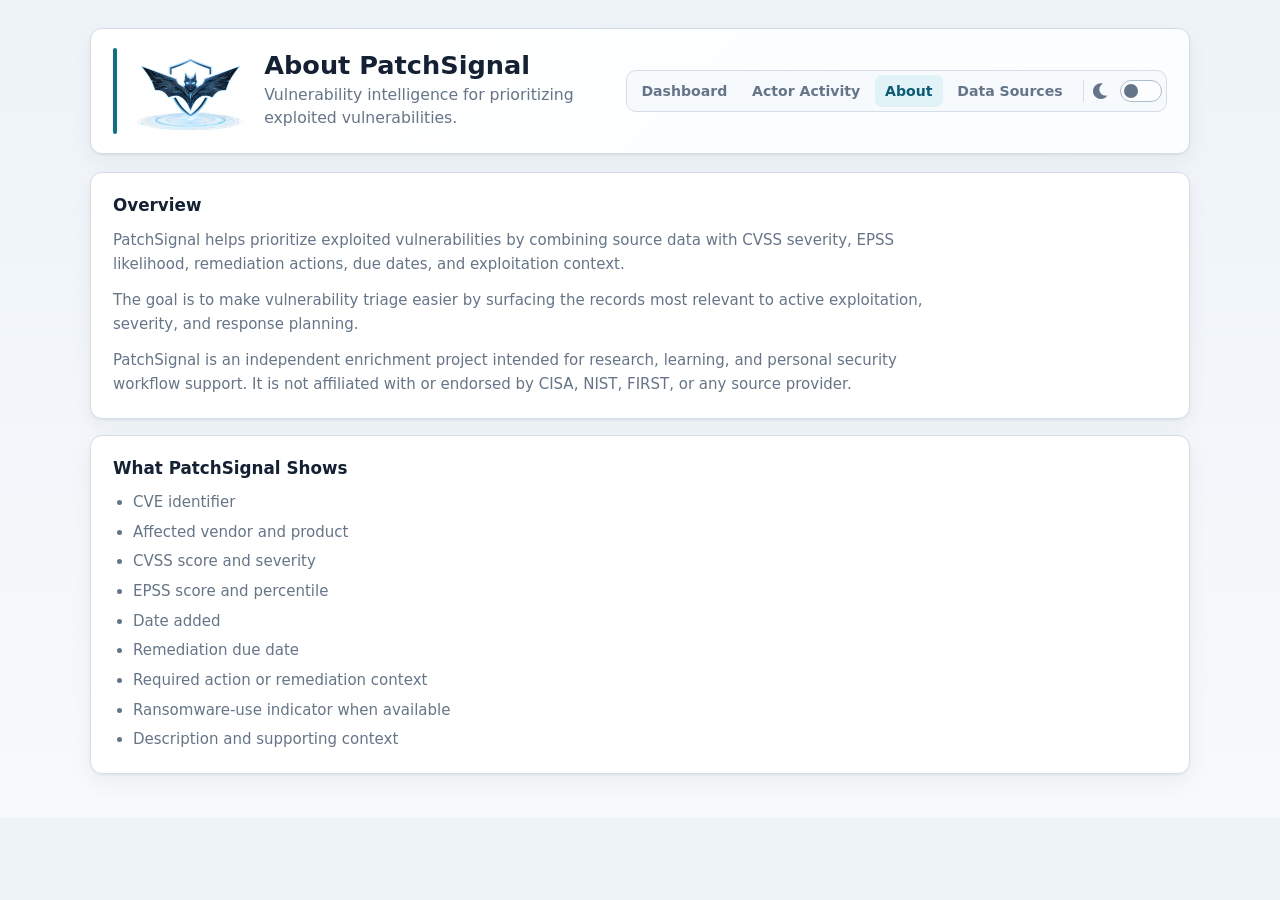
==== about.html @ f0cc3a27 "Fix responsive header navigation" ====
<!DOCTYPE html>
<html lang="en">
<head>
  <meta charset="UTF-8" />
  <meta name="viewport" content="width=device-width, initial-scale=1.0" />
  <title>About PatchSignal</title>
  <script>
    try {
      if (localStorage.getItem("patchsignal-theme") === "dark") {
        document.documentElement.classList.add("dark");
      }
    } catch (error) {}
  </script>
  <link rel="stylesheet" href="style.css?v=20260701-1" />
  <link rel="stylesheet" href="https://cdnjs.cloudflare.com/ajax/libs/font-awesome/6.0.0-beta3/css/all.min.css" />
</head>

<body>
  <main class="dashboard-shell content-shell">
    <header class="header">
      <div class="header-logo">
        <img src="/assets/images/patchsignal-icon.png" alt="PatchSignal logo" class="logo" />
      </div>
      <div class="header-copy">
        <h1>About PatchSignal</h1>
        <p class="subtitle">Vulnerability intelligence for prioritizing exploited vulnerabilities.</p>
      </div>
      <nav class="site-nav" aria-label="Primary navigation">
        <a href="index.html">Dashboard</a>
        <a href="actor-activity.html">Actor Activity</a>
        <a href="about.html" aria-current="page">About</a>
        <a href="sources.html">Data Sources</a>
        <label class="dark-mode-switch site-theme-switch" aria-label="Toggle dark mode">
          <i class="fas fa-moon"></i>
          <span class="switch">
            <input type="checkbox" class="theme-toggle" aria-label="Toggle dark mode">
            <span class="slider"></span>
          </span>
        </label>
      </nav>
    </header>

    <section class="content-card">
      <h2>Overview</h2>
      <p>
        PatchSignal helps prioritize exploited vulnerabilities by combining source data with CVSS severity, EPSS likelihood, remediation actions, due dates, and exploitation context.
      </p>
      <p>
        The goal is to make vulnerability triage easier by surfacing the records most relevant to active exploitation, severity, and response planning.
      </p>
      <p>
        PatchSignal is an independent enrichment project intended for research, learning, and personal security workflow support. It is not affiliated with or endorsed by CISA, NIST, FIRST, or any source provider.
      </p>
    </section>

    <section class="content-card">
      <h2>What PatchSignal Shows</h2>
      <ul>
        <li>CVE identifier</li>
        <li>Affected vendor and product</li>
        <li>CVSS score and severity</li>
        <li>EPSS score and percentile</li>
        <li>Date added</li>
        <li>Remediation due date</li>
        <li>Required action or remediation context</li>
        <li>Ransomware-use indicator when available</li>
        <li>Description and supporting context</li>
      </ul>
    </section>
  </main>
  <script src="script.js?v=20260630-2"></script>
</body>
</html>
---- style.css ----
/* ────────────────────────────────────────────────────────
Theme Variables
────────────────────────────────────────────────────────── */
:root {
  color-scheme: light;

  --bg: #eef3f8;
  --bg-strong: #dfe8f1;
  --surface: #ffffff;
  --surface-subtle: #f7fafc;
  --surface-elevated: #ffffff;
  --surface-panel: #fbfdff;
  --text: #142033;
  --muted-text: #657589;
  --border: #d4dde8;
  --border-strong: #aebdcb;
  --accent: #0d6f8f;
  --accent-hover: #095b76;
  --accent-soft: #e2f3f7;
  --accent-border: #8cc6d1;
  --hover: #eef7fa;
  --danger: #b42318;
  --danger-soft: #fff1ef;
  --danger-border: #eeb8b1;
  --severity-critical: #9f1d16;
  --severity-high: #b54708;
  --severity-medium: #8a5a00;
  --severity-low: #1f6f61;
  --shadow: 0 18px 42px rgba(18, 35, 54, 0.12);
  --shadow-subtle: 0 1px 2px rgba(18, 35, 54, 0.08), 0 8px 22px rgba(18, 35, 54, 0.05);

  --table-bg: var(--surface);
  --table-border: var(--border);
  --table-header-bg: #e7eef5;
  --table-row-hover: var(--hover);
  --input-bg: #fbfdff;
  --focus-ring: 0 0 0 3px rgba(13, 111, 143, 0.18);
  --skeleton-base: #dbe5ef;
  --skeleton-highlight: #f4f8fb;
}

html.dark,
body.dark {
  color-scheme: dark;

  --bg: #08111c;
  --bg-strong: #0d1b2a;
  --surface: #111c28;
  --surface-subtle: #162434;
  --surface-elevated: #182838;
  --surface-panel: #101a25;
  --text: #e6edf5;
  --muted-text: #a3b1c1;
  --border: #26394b;
  --border-strong: #3b5368;
  --accent: #38b7c7;
  --accent-hover: #66d0dc;
  --accent-soft: #123642;
  --accent-border: #2b7180;
  --hover: #172b3b;
  --danger: #ff8f83;
  --danger-soft: #3b2022;
  --danger-border: #7e4244;
  --severity-critical: #ff7d72;
  --severity-high: #f2a65a;
  --severity-medium: #d8b65a;
  --severity-low: #72c7b2;
  --shadow: 0 22px 52px rgba(0, 0, 0, 0.42);
  --shadow-subtle: 0 1px 1px rgba(255, 255, 255, 0.02), 0 12px 28px rgba(0, 0, 0, 0.24);

  --table-bg: var(--surface);
  --table-border: var(--border);
  --table-header-bg: #172838;
  --table-row-hover: var(--hover);
  --input-bg: #0d1722;
  --focus-ring: 0 0 0 3px rgba(56, 183, 199, 0.2);
  --skeleton-base: #203447;
  --skeleton-highlight: #2d465c;
}

/* ────────────────────────────────────────────────────────
Base Layout and Typography
────────────────────────────────────────────────────────── */
* {
  box-sizing: border-box;
}

body {
  min-width: 320px;
  margin: 0;
  padding: 0;
  background:
    linear-gradient(180deg, var(--bg) 0%, var(--surface-subtle) 100%);
  background-color: var(--bg);
  color: var(--text);
  font-family: Inter, ui-sans-serif, system-ui, -apple-system, BlinkMacSystemFont, "Segoe UI", sans-serif;
  font-size: 15px;
  line-height: 1.5;
}

.dashboard-shell {
  width: min(1500px, calc(100% - 56px));
  margin: 0 auto;
  padding: 28px 0;
}

h1 {
  margin: 0;
  color: var(--text);
  font-size: clamp(1.35rem, 2vw, 2rem);
  font-weight: 700;
  letter-spacing: 0;
  line-height: 1.15;
}

a {
  color: var(--accent);
  font-weight: 600;
  text-decoration: none;
  text-underline-offset: 2px;
}

a:hover {
  color: var(--accent-hover);
  text-decoration: underline;
}

code {
  padding: 0.1rem 0.3rem;
  border: 1px solid var(--border);
  border-radius: 4px;
  background: var(--surface-subtle);
  color: var(--text);
  font-size: 0.9em;
}

/* ────────────────────────────────────────────────────────
Header and Layout Blocks
────────────────────────────────────────────────────────── */
.logo {
  display: block;
  width: 100%;
  height: 100%;
  object-fit: contain;
}

.header {
  display: flex;
  flex-wrap: wrap;
  align-items: center;
  gap: 14px 16px;
  width: 100%;
  max-width: 100%;
  margin: 0 0 18px;
  padding: 18px 22px;
  border: 1px solid var(--border);
  border-radius: 12px;
  background:
    linear-gradient(135deg, var(--surface-elevated), var(--surface-panel));
  box-shadow: var(--shadow-subtle);
}

.header::before {
  flex: 0 0 4px;
  width: 4px;
  height: 86px;
  border-radius: 999px;
  background: var(--accent);
  content: "";
}

.header-logo {
  display: flex;
  flex: 0 0 clamp(108px, 9vw, 142px);
  align-items: center;
  justify-content: center;
  width: clamp(108px, 9vw, 142px);
  height: 88px;
  max-height: 96px;
}

.header-copy {
  flex: 1 1 320px;
  min-width: 0;
  max-width: 100%;
  align-self: center;
}

.header-copy h1 {
  margin: 0;
  line-height: 1.05;
}

.subtitle {
  max-width: 780px;
  margin: 5px 0 0;
  color: var(--muted-text);
  font-size: 0.98rem;
  line-height: 1.45;
}

.site-nav {
  display: flex;
  flex: 0 1 auto;
  flex-wrap: wrap;
  align-items: center;
  justify-content: flex-end;
  gap: 4px;
  max-width: 100%;
  margin-left: auto;
  padding: 4px;
  border: 1px solid var(--border);
  border-radius: 10px;
  background: var(--surface-subtle);
}

.site-nav a {
  flex: 0 0 auto;
  padding: 0.45rem 0.65rem;
  border-radius: 7px;
  color: var(--muted-text);
  font-size: 0.88rem;
  font-weight: 700;
  line-height: 1.2;
  white-space: nowrap;
}

.site-nav a:hover {
  background: var(--accent-soft);
  color: var(--accent-hover);
  text-decoration: none;
}

.site-nav a[aria-current="page"] {
  background: var(--accent-soft);
  color: var(--accent-hover);
}

.site-nav .site-theme-switch {
  flex: 0 0 auto;
  margin-left: 6px;
  padding-left: 8px;
  border-left: 1px solid var(--border);
  cursor: pointer;
}

.content-shell {
  max-width: 1100px;
}

.content-card {
  margin-bottom: 16px;
  padding: 22px;
  border: 1px solid var(--border);
  border-radius: 12px;
  background:
    linear-gradient(180deg, var(--surface-elevated), var(--surface));
  box-shadow: var(--shadow-subtle);
}

.content-card h2 {
  margin: 0 0 12px;
  color: var(--text);
  font-size: 1.05rem;
  line-height: 1.25;
}

.content-card p {
  max-width: 820px;
  margin: 0;
  color: var(--muted-text);
  line-height: 1.6;
}

.content-card p + p {
  margin-top: 0.75rem;
}

.content-card ul,
.content-card ol {
  margin: 0;
  padding-left: 1.25rem;
  color: var(--muted-text);
}

.content-card li {
  margin-bottom: 0.45rem;
}

.content-card li:last-child {
  margin-bottom: 0;
}

.source-list li {
  margin-bottom: 1rem;
}

.source-list strong {
  color: var(--text);
}

.source-list p {
  margin-top: 0.25rem;
}

.confidence-legend {
  display: grid;
  grid-template-columns: repeat(2, minmax(0, 1fr));
  gap: 8px;
}

.confidence-item {
  display: grid;
  grid-template-columns: 92px minmax(0, 1fr);
  align-items: start;
  gap: 10px;
  min-height: 0;
  padding: 10px 12px;
  border: 1px solid var(--border);
  border-radius: 8px;
  background: var(--surface-panel);
}

.confidence-item p {
  max-width: none;
  margin: 0;
  font-size: 0.86rem;
  line-height: 1.4;
}

.confidence-item.is-muted {
  opacity: 0.88;
}

.confidence-legend .detail-tag {
  align-self: start;
  justify-content: center;
  min-height: 0;
  width: 100%;
  padding: 0.14rem 0.38rem;
  border-radius: 5px;
  font-size: 0.72rem;
  line-height: 1.35;
  text-align: center;
}

.confidence-legend .confidence-suspected {
  color: var(--text);
  opacity: 1;
}

.summary-grid {
  display: grid;
  grid-template-columns: repeat(6, minmax(0, 1fr));
  gap: 10px;
  margin-bottom: 16px;
}

.summary-card {
  position: relative;
  min-height: 104px;
  padding: 16px;
  overflow: hidden;
  border: 1px solid var(--border);
  border-radius: 12px;
  background:
    linear-gradient(180deg, var(--surface-elevated), var(--surface));
  box-shadow: var(--shadow-subtle);
}

.summary-card::before {
  position: absolute;
  top: 0;
  left: 0;
  width: 100%;
  height: 3px;
  background: var(--accent);
  content: "";
}

.summary-card.critical::before {
  background: var(--severity-critical);
}

.summary-card.high::before {
  background: var(--severity-high);
}

.summary-card.network::before,
.summary-card.recent::before {
  background: var(--accent);
}

.summary-card.ransomware::before {
  background: var(--danger);
}

.summary-card span {
  display: block;
  min-height: 32px;
  color: var(--muted-text);
  font-size: 0.8rem;
  font-weight: 750;
  letter-spacing: 0.04em;
  line-height: 1.35;
  text-transform: uppercase;
}

.summary-card strong {
  display: block;
  margin-top: 10px;
  color: var(--text);
  font-size: clamp(1.65rem, 3vw, 2.35rem);
  font-weight: 780;
  letter-spacing: 0;
  line-height: 1;
}

.metric-value.is-loading {
  width: min(92px, 80%);
}

.loading-skeleton {
  display: block;
  overflow: hidden;
  border-radius: 999px;
  background:
    linear-gradient(90deg, var(--skeleton-base) 0%, var(--skeleton-highlight) 48%, var(--skeleton-base) 100%);
  background-size: 220% 100%;
  animation: skeleton-pulse 1.8s ease-in-out infinite;
}

.metric-skeleton {
  width: 100%;
  height: 32px;
}

.record-skeleton {
  width: 54px;
  height: 10px;
}

.metric-value.is-error {
  color: var(--danger);
  font-size: 1.15rem;
}

@keyframes skeleton-pulse {
  0% {
    background-position: 120% 0;
  }

  100% {
    background-position: -120% 0;
  }
}

.toolbar-panel,
.data-grid-panel {
  margin-bottom: 18px;
  border: 1px solid var(--border);
  border-radius: 14px;
  background:
    linear-gradient(180deg, var(--surface-elevated), var(--surface));
  box-shadow: var(--shadow-subtle);
}

.toolbar-panel {
  padding: 14px;
}

.section-heading {
  display: flex;
  align-items: flex-end;
  justify-content: space-between;
  gap: 16px;
  margin-bottom: 14px;
}

.section-heading h2 {
  margin: 0;
  color: var(--text);
  font-size: 1rem;
  font-weight: 750;
  line-height: 1.25;
}

.grid-heading {
  margin-bottom: 0;
  padding: 16px 18px;
}

.record-count {
  display: inline-flex;
  align-items: center;
  gap: 8px;
  flex: 0 0 auto;
  padding: 0.3rem 0.55rem;
  border: 1px solid var(--border);
  border-radius: 999px;
  background: var(--surface-subtle);
  color: var(--muted-text);
  font-size: 0.78rem;
  font-weight: 750;
}

.record-count.is-loading {
  min-width: 148px;
}

.record-count.is-error {
  border-color: var(--danger-border);
  background: var(--danger-soft);
  color: var(--danger);
}

.controls {
  display: flex;
  flex-wrap: wrap;
  gap: 12px;
  justify-content: flex-start;
  align-items: center;
  width: 100%;
  margin: 0;
  padding: 0;
  border: 0;
  border-radius: 0;
  background: transparent;
  box-shadow: none;
}

.description {
  width: 100%;
  margin: 0 0 16px;
  padding: 18px 20px;
  border: 1px solid var(--border);
  border-radius: 12px;
  background:
    linear-gradient(180deg, var(--surface-elevated), var(--surface));
  box-shadow: var(--shadow-subtle);
  font-family: inherit;
}

.description p {
  max-width: 1100px;
  margin: 0;
  color: var(--muted-text);
  font-size: 0.95rem;
  line-height: 1.55;
}

.description p + p {
  margin-top: 0.6rem;
}

.description p:first-child {
  color: var(--text);
  font-weight: 650;
}

/* ────────────────────────────────────────────────────────
Form Elements & Buttons
────────────────────────────────────────────────────────── */
input,
select,
button {
  min-height: 40px;
  padding: 0.55rem 0.75rem;
  border: 1px solid var(--border-strong);
  border-radius: 8px;
  background-color: var(--input-bg);
  color: var(--text);
  font: inherit;
  font-size: 0.93rem;
}

input,
select {
  box-shadow: inset 0 1px 1px rgba(11, 22, 36, 0.05);
}

input {
  flex: 1 1 280px;
  min-width: 220px;
}

select {
  flex: 0 1 170px;
  cursor: pointer;
}

#dateFilter,
#attackVectorFilter {
  margin-left: 0 !important;
}

.column-menu {
  position: relative;
  flex: 0 0 auto;
}

.column-summary {
  display: inline-flex;
  align-items: center;
  justify-content: center;
  gap: 8px;
  min-width: 94px;
  min-height: 40px;
  padding: 0.55rem 0.75rem;
  border: 1px solid var(--border-strong);
  border-radius: 8px;
  background:
    linear-gradient(180deg, var(--surface-elevated), var(--surface));
  color: var(--text);
  font: inherit;
  font-size: 0.93rem;
  font-weight: 650;
  cursor: pointer;
  list-style: none;
}

.column-summary::marker {
  content: "";
}

.column-summary::-webkit-details-marker {
  display: none;
}

.column-summary::after {
  width: 6px;
  height: 6px;
  margin-top: -2px;
  border-style: solid;
  border-width: 0 1.5px 1.5px 0;
  content: "";
  transform: rotate(45deg);
}

.column-menu[open] .column-summary::after {
  margin-top: 3px;
  transform: rotate(225deg);
}

.column-options {
  position: absolute;
  top: calc(100% + 8px);
  right: 0;
  z-index: 60;
  display: grid;
  gap: 8px;
  min-width: 210px;
  padding: 12px;
  border: 1px solid var(--border-strong);
  border-radius: 10px;
  background:
    linear-gradient(180deg, var(--surface-elevated), var(--surface));
  box-shadow: var(--shadow);
}

.column-options label {
  display: flex;
  align-items: center;
  gap: 8px;
  color: var(--text);
  font-size: 0.88rem;
  white-space: nowrap;
}

.column-options input {
  flex: 0 0 auto;
  min-width: 0;
  min-height: 0;
  width: 14px;
  height: 14px;
  padding: 0;
}

#showAllColumns {
  min-height: 34px;
  margin-top: 4px;
  padding: 0.4rem 0.6rem;
  font-size: 0.85rem;
}

button {
  border-color: var(--accent-border);
  background:
    linear-gradient(180deg, var(--accent-hover), var(--accent));
  color: #ffffff;
  font-weight: 650;
  cursor: pointer;
  box-shadow: var(--shadow-subtle);
}

input:focus,
select:focus,
button:focus-visible,
.switch input:focus-visible + .slider {
  outline: none;
  border-color: var(--accent);
  box-shadow: var(--focus-ring);
}

button:hover:not(:disabled) {
  border-color: var(--accent-hover);
  background:
    linear-gradient(180deg, var(--accent-hover), var(--accent-hover));
}

button:disabled {
  cursor: not-allowed;
  opacity: 0.52;
}

::placeholder {
  color: var(--muted-text);
  opacity: 0.82;
}

/* ────────────────────────────────────────────────────────
Table Styling
────────────────────────────────────────────────────────── */
table {
  width: 100%;
  border-collapse: separate;
  border-spacing: 0;
  background-color: var(--table-bg);
  table-layout: auto;
}

.table-container {
  width: 100%;
  margin: 0;
  overflow-x: auto;
  border: 0;
  border-top: 1px solid var(--border);
  border-radius: 0;
  background: var(--table-bg);
  box-shadow: none;
}

th,
td {
  border: 0;
  border-bottom: 1px solid var(--table-border);
  padding: 0.7rem 0.75rem;
  text-align: left;
  word-wrap: break-word;
  overflow-wrap: break-word;
  white-space: normal;
  vertical-align: top;
}

tbody tr:last-child td {
  border-bottom: 0;
}

#kevTable th:nth-child(1),
#kevTable td:nth-child(1) {
  min-width: 70px;
  max-width: 100px;
  white-space: normal;
  word-break: break-word;
}

#kevTable th:nth-child(9),
#kevTable td:nth-child(9) {
  min-width: 160px;
  max-width: 230px;
  word-break: break-word;
}

#kevTable th:nth-child(10),
#kevTable td:nth-child(10) {
  min-width: 72px;
  width: 72px;
}

th {
  position: sticky;
  top: 0;
  z-index: 1;
  cursor: pointer;
  background:
    linear-gradient(180deg, var(--table-header-bg), var(--surface-subtle));
  color: var(--text);
  font-size: 0.78rem;
  font-weight: 750;
  letter-spacing: 0.03em;
  text-transform: uppercase;
  white-space: nowrap;
}

th:hover {
  color: var(--accent-hover);
}

#kevTable th:nth-child(10) {
  cursor: default;
}

tbody td {
  color: var(--text);
  font-size: 0.9rem;
}

tbody tr {
  background: var(--table-bg);
}

tbody tr:hover {
  background: var(--table-row-hover);
}

tbody tr:nth-child(even) {
  background: var(--surface-panel);
}

tbody tr:nth-child(even):hover {
  background: var(--table-row-hover);
}

.overdue {
  color: var(--danger);
  font-weight: 750;
}

.required-action {
  max-height: 3.5em; /* About 2 lines */
  overflow: hidden;
  position: relative;
  transition: max-height 0.3s ease;
}

.required-action.expanded {
  max-height: none;
}

.details-control-cell {
  text-align: right;
  white-space: nowrap;
}

.details-toggle,
.detail-action {
  border-radius: 6px;
  padding: 0.38rem 0.55rem;
  font-size: 0.78rem;
  line-height: 1;
}

.details-toggle[aria-expanded="true"] {
  background: var(--accent);
  color: var(--button-text);
  border-color: var(--accent);
}

.detail-row td {
  padding: 0;
  border-bottom: 1px solid var(--table-border);
  background: var(--surface-panel);
}

.detail-row:hover td,
tbody tr.detail-row:nth-child(even):hover {
  background: var(--surface-panel);
}

.detail-panel {
  display: grid;
  gap: 0.65rem;
  padding: 0.9rem 1rem 1rem;
  border-left: 3px solid var(--accent);
}

.detail-header {
  color: var(--text);
  font-weight: 750;
  line-height: 1.3;
}

.detail-label {
  color: var(--muted-text);
  font-size: 0.76rem;
  font-weight: 750;
  letter-spacing: 0.02em;
  text-transform: uppercase;
}

.detail-tags,
.detail-actions {
  display: flex;
  flex-wrap: wrap;
  gap: 0.45rem;
}

.detail-tag {
  display: inline-flex;
  align-items: center;
  min-height: 1.55rem;
  border: 1px solid var(--border);
  border-radius: 999px;
  padding: 0.22rem 0.55rem;
  background: var(--surface);
  color: var(--text);
  font-size: 0.78rem;
  font-weight: 700;
}

.confidence-confirmed {
  border-color: var(--accent-border);
  background: var(--accent-soft);
  color: var(--accent-hover);
}

.confidence-reported {
  border-color: var(--border-strong);
  background: var(--surface-subtle);
}

.confidence-suspected {
  border-style: dashed;
  opacity: 0.75;
}

.confidence-unattributed {
  color: var(--muted-text);
}

#actorActivityTable th:nth-child(1),
#actorActivityTable td:nth-child(1) {
  min-width: 135px;
}

#actorActivityTable th:nth-child(6),
#actorActivityTable td:nth-child(6) {
  min-width: 260px;
}

.empty-table-message {
  padding: 1rem;
  color: var(--muted-text);
  text-align: center;
}

tbody tr.is-deemphasized td {
  color: var(--muted-text);
}

.detail-link {
  display: inline-flex;
  align-items: center;
  justify-content: center;
  text-decoration: none;
}

.why-cell {
  min-width: 160px;
}

.table-triage-tags {
  gap: 0.3rem;
}

.table-triage-tag {
  min-height: 1.35rem;
  padding: 0.16rem 0.42rem;
  font-size: 0.72rem;
}

.detail-description {
  color: var(--text);
  line-height: 1.45;
}

.detail-vector {
  color: var(--muted-text);
  font-family: ui-monospace, SFMono-Regular, Menlo, Monaco, Consolas, "Liberation Mono", monospace;
  font-size: 0.82rem;
  line-height: 1.45;
  word-break: break-word;
}

/* ────────────────────────────────────────────────────────
Vendor and Product Display
────────────────────────────────────────────────────────── */
.vendor-name {
  color: var(--text);
  font-size: 0.9rem;
  font-weight: 700;
  line-height: 1.25;
}

.product-name {
  margin-top: 2px;
  color: var(--muted-text);
  font-size: 0.84rem;
  line-height: 1.3;
}

/* ────────────────────────────────────────────────────────
Dark Mode Toggle
────────────────────────────────────────────────────────── */
.dark-mode-switch {
  display: flex;
  align-items: center;
  justify-content: flex-end;
  gap: 10px;
  margin-left: auto;
  padding-left: 4px;
}

.dark-mode-switch i {
  color: var(--muted-text);
  font-size: 18px;
}

html.dark .dark-mode-switch i,
body.dark .dark-mode-switch i {
  color: var(--accent);
}

.switch {
  position: relative;
  display: inline-block;
  flex: 0 0 auto;
  width: 42px;
  height: 22px;
}

.switch input {
  position: absolute;
  min-width: 0;
  width: 0;
  height: 0;
  padding: 0;
  border: 0;
  flex: none;
  opacity: 0;
}

.slider {
  position: absolute;
  inset: 0;
  border: 1px solid var(--border-strong);
  border-radius: 999px;
  background-color: var(--input-bg);
  cursor: pointer;
}

.slider:before {
  position: absolute;
  bottom: 3px;
  left: 3px;
  width: 14px;
  height: 14px;
  border-radius: 50%;
  background-color: var(--muted-text);
  content: "";
}

input:checked + .slider {
  border-color: var(--accent-border);
  background-color: var(--accent-soft);
}

input:checked + .slider:before {
  background-color: var(--accent);
  transform: translateX(20px);
}

/* ────────────────────────────────────────────────────────
Legend Box & Toggle Button
────────────────────────────────────────────────────────── */
.key-toggle {
  width: 100%;
  margin: 0 0 16px;
}

#toggleLegend {
  border: 1px solid var(--border-strong);
  background:
    linear-gradient(180deg, var(--surface-elevated), var(--surface));
  color: var(--text);
  padding: 0.6rem 0.85rem;
  font-size: 0.92rem;
  border-radius: 8px;
  cursor: pointer;
}

#toggleLegend:hover {
  border-color: var(--accent);
  background-color: var(--accent-soft);
  color: var(--accent-hover);
}

.key {
  margin-top: 10px;
  padding: 16px 20px;
  border: 1px solid var(--border);
  border-left: 4px solid var(--accent);
  border-radius: 10px;
  background:
    linear-gradient(180deg, var(--surface-elevated), var(--surface));
  color: var(--text);
  box-shadow: var(--shadow-subtle);
  font-size: 0.9rem;
}

.key.hidden {
  display: none;
}

.key ul {
  margin: 0;
  padding-left: 1.2rem;
}

.key li {
  margin-bottom: 6px;
  color: var(--muted-text);
}

.key li:last-child {
  margin-bottom: 0;
}

.key strong {
  color: var(--text);
}

.tooltip-icon {
  margin-left: 4px;
  color: var(--muted-text);
  font-size: 0.85rem;
  cursor: help;
}

/* ────────────────────────────────────────────────────────
Pill Labels & Sorting Arrows
────────────────────────────────────────────────────────── */
.kev-pill {
  display: inline-block;
  margin-left: 6px;
  padding: 2px 7px;
  border: 1px solid var(--danger-border);
  border-radius: 999px;
  background-color: var(--danger-soft);
  color: var(--danger);
  font-size: 0.68rem;
  font-weight: 800;
  line-height: 1.35;
  vertical-align: middle;
}

.sort-indicator {
  margin-left: 4px;
  color: var(--accent);
  font-size: 0.8em;
}

/* ────────────────────────────────────────────────────────
Pagination and Footer
────────────────────────────────────────────────────────── */
.pagination-controls {
  display: flex;
  align-items: center;
  justify-content: center;
  gap: 10px;
  width: 100%;
  margin: 0;
  padding: 12px;
  border: 0;
  border-top: 1px solid var(--border);
  border-radius: 0 0 14px 14px;
  background: var(--surface-panel);
  box-shadow: none;
}

#pageIndicator {
  min-width: 120px;
  color: var(--muted-text);
  font-size: 0.9rem;
  font-weight: 650;
  text-align: center;
}

#last-updated {
  display: block;
  margin: 5px 0 0;
  color: var(--muted-text);
  font-size: 0.86rem;
  text-align: left;
}

@media (max-width: 760px) {
  .dashboard-shell {
    width: min(100% - 32px, 1500px);
    padding: 16px 0;
  }

  .header {
    align-items: center;
    gap: 12px;
    padding: 14px;
  }

  .header::before {
    height: 78px;
  }

  .header-logo {
    flex-basis: min(104px, 24vw);
    width: min(104px, 24vw);
    height: 72px;
  }

  .site-nav {
    flex: 1 1 100%;
    justify-content: flex-start;
    width: 100%;
  }

  .content-card {
    padding: 18px;
  }

  .confidence-item {
    grid-template-columns: 1fr;
    gap: 6px;
  }

  .confidence-legend {
    grid-template-columns: 1fr;
  }

  .summary-grid {
    grid-template-columns: repeat(2, minmax(0, 1fr));
  }

  .summary-card {
    min-height: 98px;
    padding: 14px;
  }

  .section-heading {
    align-items: flex-start;
    flex-direction: column;
    gap: 8px;
  }

  .logo {
    width: 100%;
    height: 100%;
  }

  .controls {
    align-items: stretch;
  }

  input,
  select,
  .controls button,
  .column-menu {
    flex: 1 1 100%;
    width: 100%;
  }

  .column-options {
    left: 0;
    right: auto;
    width: 100%;
  }

  .dark-mode-switch {
    justify-content: flex-start;
    width: 100%;
    margin-left: 0;
  }

  .site-nav .site-theme-switch {
    flex: 0 0 auto;
    width: auto;
    margin-left: 4px;
  }

  th,
  td {
    padding: 0.65rem;
  }

  #last-updated {
    text-align: left;
  }
}

@media (max-width: 1120px) {
  .site-nav {
    flex: 1 1 100%;
    justify-content: flex-start;
    margin-left: 0;
  }
}

@media (min-width: 761px) and (max-width: 1180px) {
  .summary-grid {
    grid-template-columns: repeat(3, minmax(0, 1fr));
  }
}

@media (prefers-reduced-motion: reduce) {
  .loading-skeleton {
    animation: none;
    background: var(--skeleton-base);
  }
}
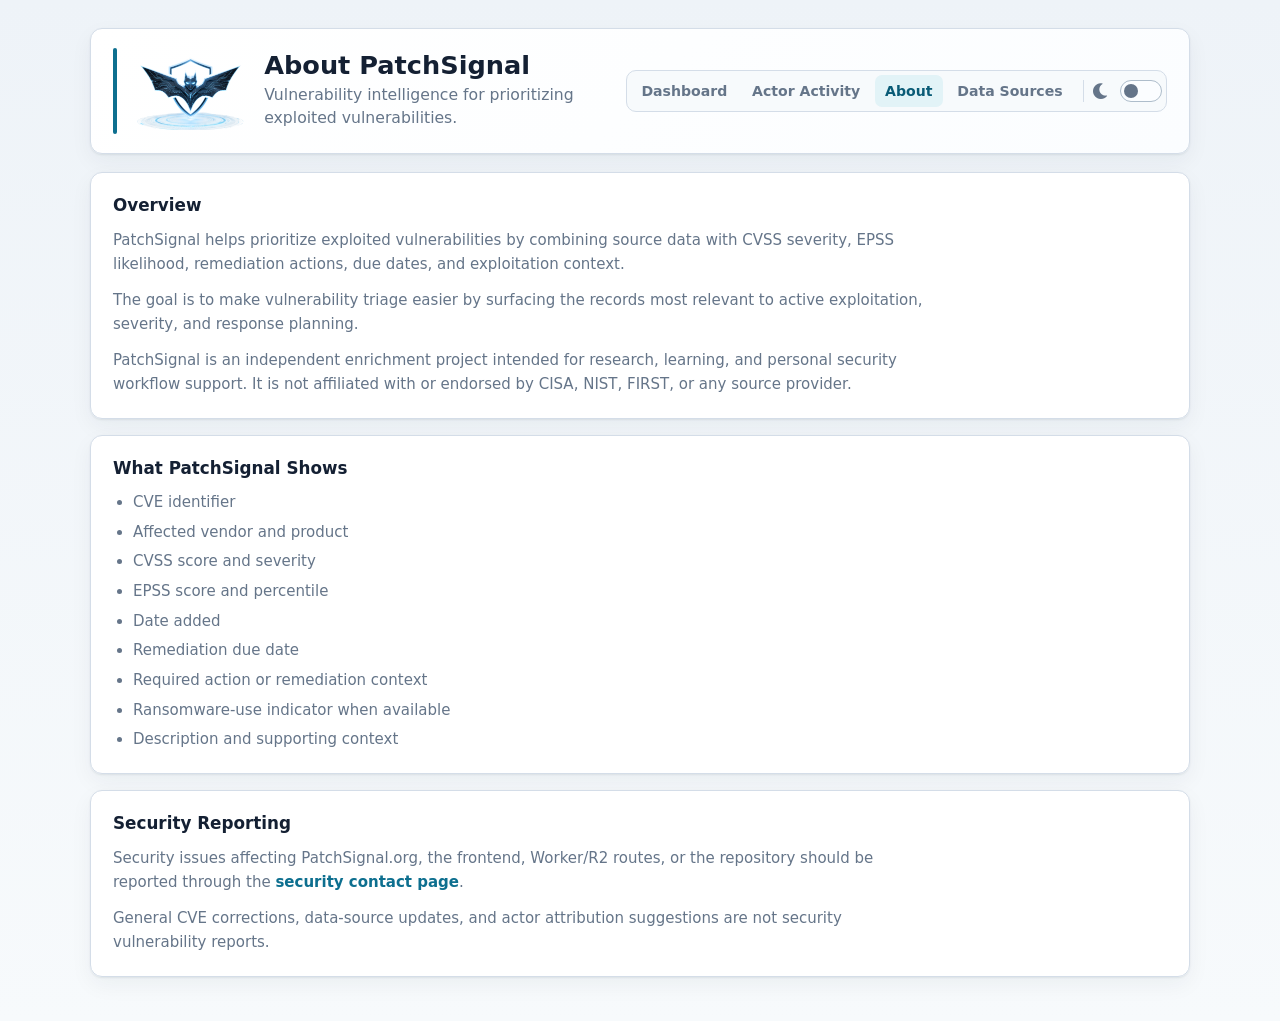
==== commit 88ba2334: "Link security reporting from About page" ====
--- a/about.html
+++ b/about.html
@@ -67,7 +67,17 @@
         <li>Description and supporting context</li>
       </ul>
     </section>
+
+    <section class="content-card">
+      <h2>Security Reporting</h2>
+      <p>
+        Security issues affecting PatchSignal.org, the frontend, Worker/R2 routes, or the repository should be reported through the <a href="security-contact.html">security contact page</a>.
+      </p>
+      <p>
+        General CVE corrections, data-source updates, and actor attribution suggestions are not security vulnerability reports.
+      </p>
+    </section>
   </main>
-  <script src="script.js?v=20260630-2"></script>
+  <script src="script.js?v=20260701-1"></script>
 </body>
 </html>
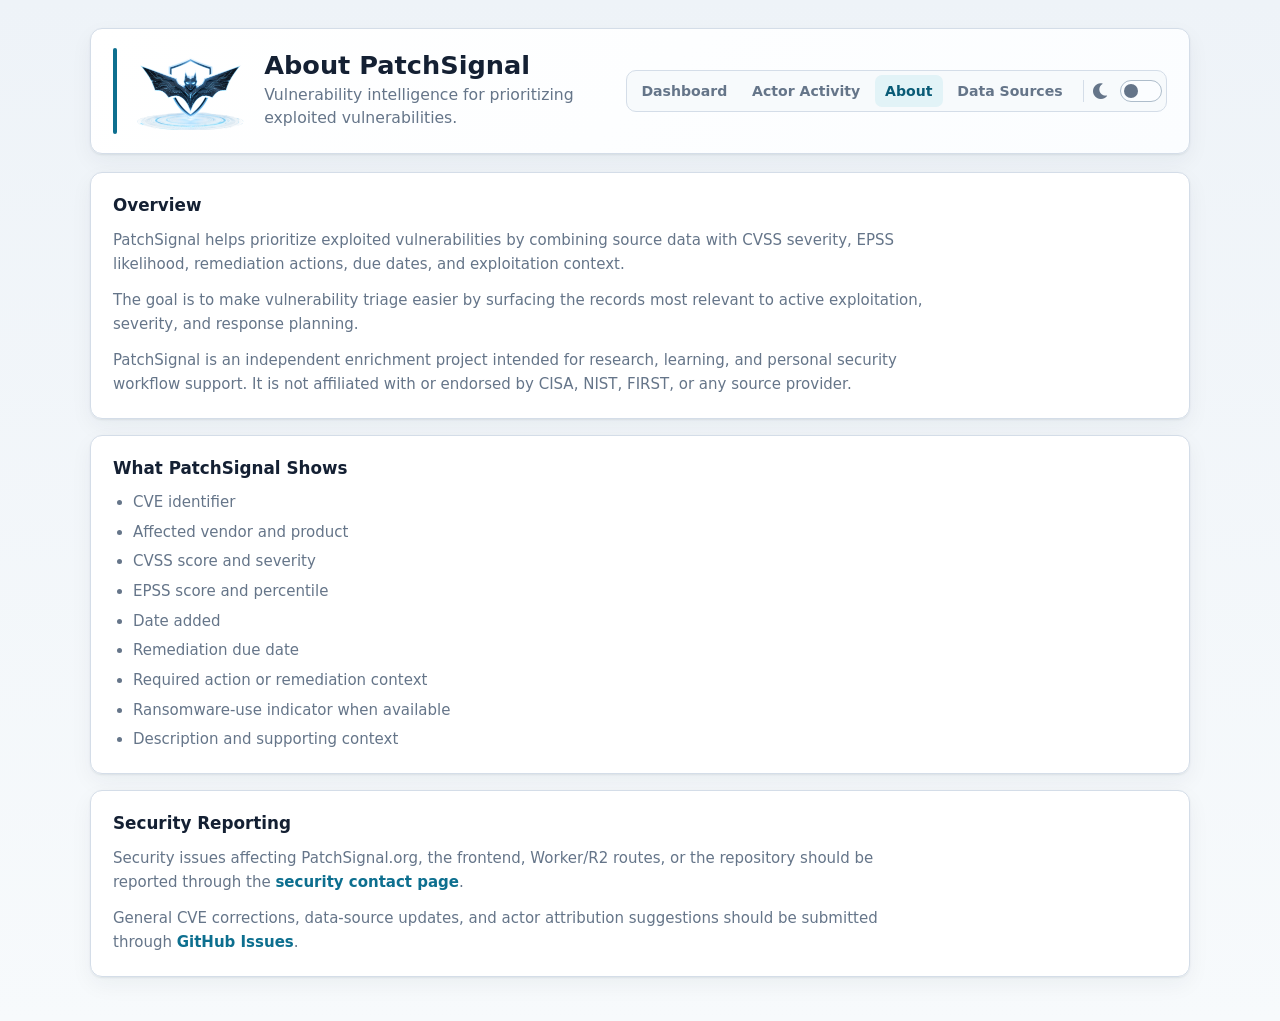
==== commit 3b8cfb3e: "Add general report issue templates" ====
--- a/about.html
+++ b/about.html
@@ -74,10 +74,10 @@
         Security issues affecting PatchSignal.org, the frontend, Worker/R2 routes, or the repository should be reported through the <a href="security-contact.html">security contact page</a>.
       </p>
       <p>
-        General CVE corrections, data-source updates, and actor attribution suggestions are not security vulnerability reports.
+        General CVE corrections, data-source updates, and actor attribution suggestions should be submitted through <a href="https://github.com/AUS5T/Kev-dash/issues/new/choose" target="_blank" rel="noopener noreferrer">GitHub Issues</a>.
       </p>
     </section>
   </main>
-  <script src="script.js?v=20260701-1"></script>
+  <script src="script.js?v=20260701-2"></script>
 </body>
 </html>
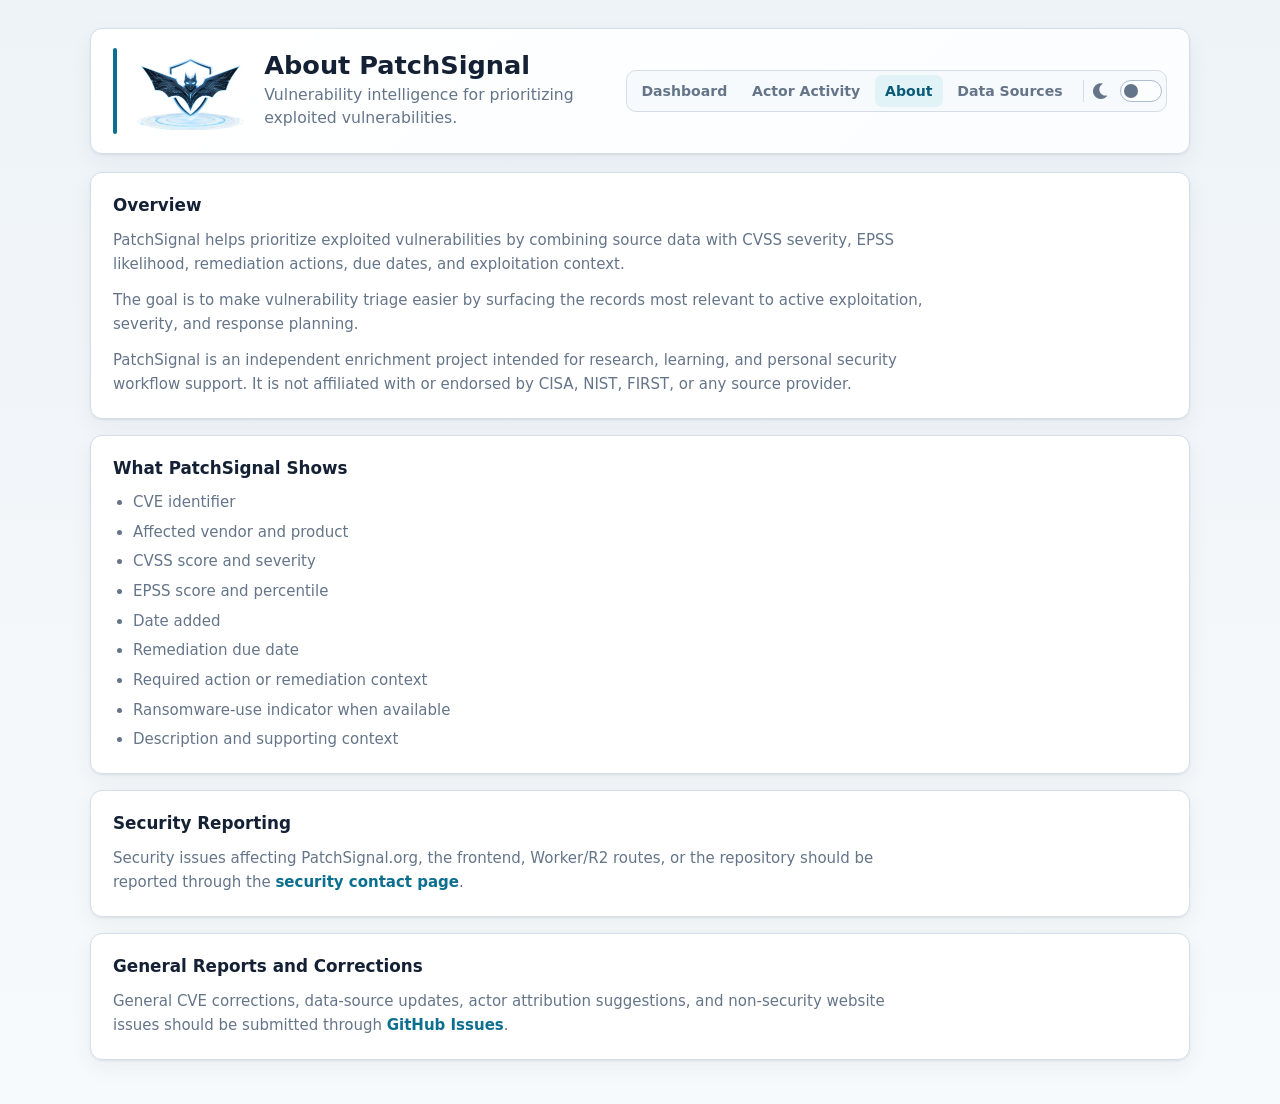
==== commit 8b013e98: "Separate security and general reporting on About page" ====
--- a/about.html
+++ b/about.html
@@ -73,8 +73,12 @@
       <p>
         Security issues affecting PatchSignal.org, the frontend, Worker/R2 routes, or the repository should be reported through the <a href="security-contact.html">security contact page</a>.
       </p>
+    </section>
+
+    <section class="content-card">
+      <h2>General Reports and Corrections</h2>
       <p>
-        General CVE corrections, data-source updates, and actor attribution suggestions should be submitted through <a href="https://github.com/AUS5T/Kev-dash/issues/new/choose" target="_blank" rel="noopener noreferrer">GitHub Issues</a>.
+        General CVE corrections, data-source updates, actor attribution suggestions, and non-security website issues should be submitted through <a href="https://github.com/AUS5T/Kev-dash/issues/new/choose" target="_blank" rel="noopener noreferrer">GitHub Issues</a>.
       </p>
     </section>
   </main>
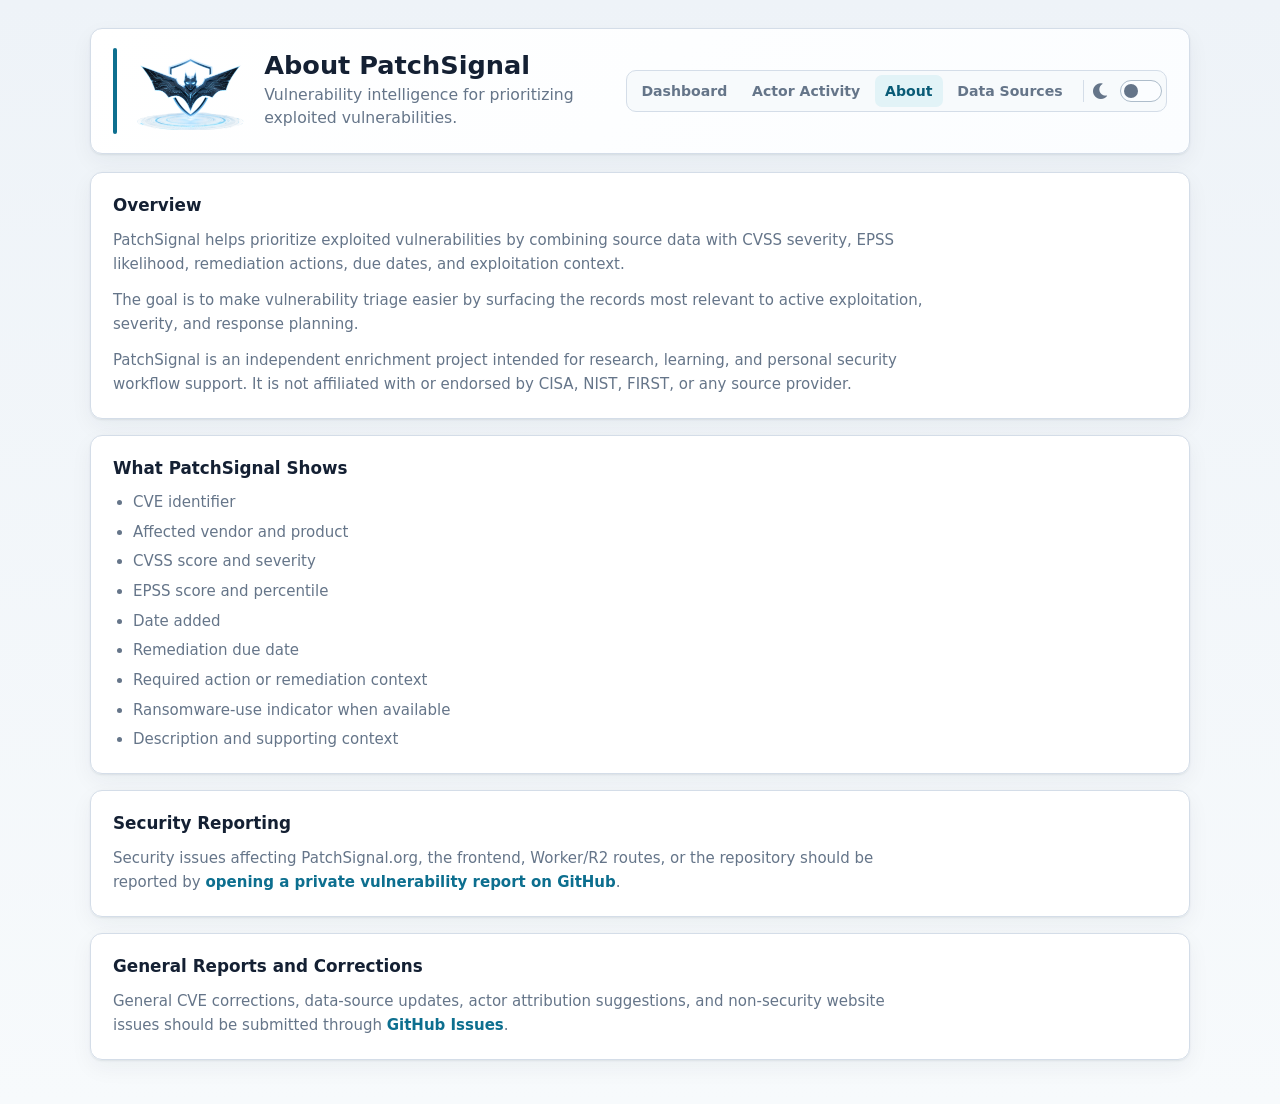
==== commit 39ad21f9: "Link About reporting paths directly to GitHub" ====
--- a/about.html
+++ b/about.html
@@ -71,7 +71,7 @@
     <section class="content-card">
       <h2>Security Reporting</h2>
       <p>
-        Security issues affecting PatchSignal.org, the frontend, Worker/R2 routes, or the repository should be reported through the <a href="security-contact.html">security contact page</a>.
+        Security issues affecting PatchSignal.org, the frontend, Worker/R2 routes, or the repository should be reported by <a href="https://github.com/AUS5T/Kev-dash/security/advisories/new" target="_blank" rel="noopener noreferrer">opening a private vulnerability report on GitHub</a>.
       </p>
     </section>
 
